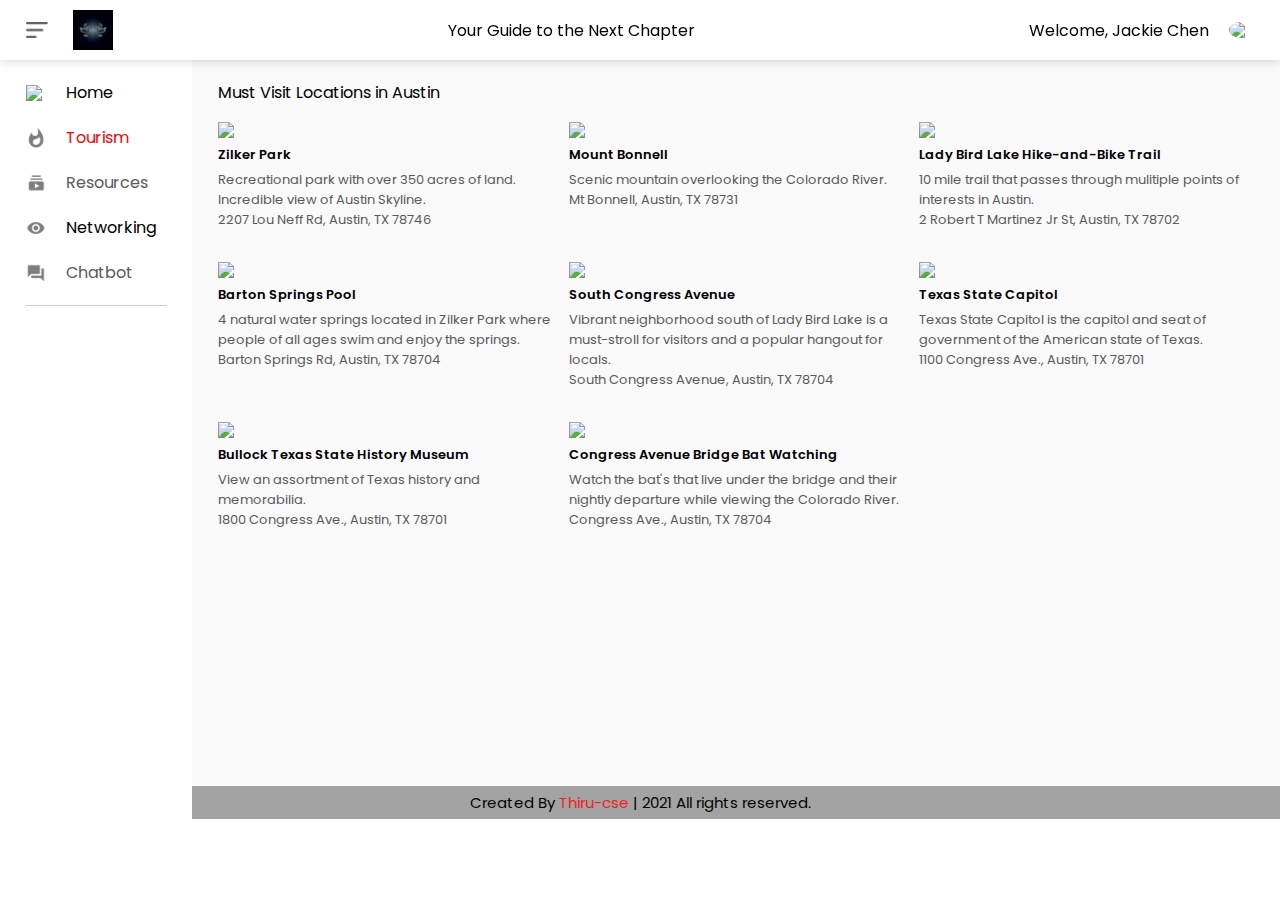
==== austinplaces.html @ 2dd12aa1 "Add files via upload" ====
<!DOCTYPE html>  
<html lang="en">
<head>
    <meta charset="UTF-8">
    <meta http-equiv="X-UA-Compatible" content="IE=edge">
    <meta name="viewport" content="width=device-width, initial-scale=1.0">
    <title>Attune</title>
    <link rel="stylesheet" href="style.css">
    <link rel="stylesheet" href="https://cdnjs.cloudflare.com/ajax/libs/font-awesome/5.15.1/css/all.min.css" integrity="sha512-+4zCK9k+qNFUR5X+cKL9EIR+ZOhtIloNl9GIKS57V1MyNsYpYcUrUeQc9vNfzsWfV28IaLL3i96P9sdNyeRssA==" crossorigin="anonymous" referrerpolicy="no-referrer" />
</head>
<body>

    <nav class="flex-div">
        <div class="nav-left flex-div">
            <img src="images/menu.png" class="menu-icon">
            <img src="images/logo.png" class="logo">
        </div>
        <div class="nav-middle flex-div">
            <p>Your Guide to the Next Chapter</p>
        </div>
        <div class="nav-right flex-div">
            <p>Welcome, Jackie Chen</p>
            <img src="Project-images/logo.png" class="user-icon">
        </div>
    </nav>

    <!-- ---------- SideBar -------- -->

    <div class="sidebar">
        <div class="shortcut-links">
            <a href="index.html"><img src="Project-images/grayhome.png"><p style = "color:black;">Home</p></a>
            <a href="tourism.html"><img src="images/explore.png"><p style = "color:red;">Tourism</p></a>
            <a href=""><img src="images/subscriprion.png"><p>Resources</p></a>
            <a href="networking.html"><img src="images/history.png"><p style = "color: black;">Networking</p></a>
            <a href=""><img src="images/messages.png"><p>Chatbot</p></a>
            <hr>
        </div>
    </div>

    <!-- -------- Main------- -->

    <div class="container">
        <div class="banneraustinplaces">
            <p>Must Visit Locations in Austin</p>
        </div>
        <div class="list-container">
            <div class="vid-list-austinplaces">
                <a href=""><img src="Project-images/zilkerpark.jpg" class="thumbnail"></a>
                <div class="flex-div">
                    <div class="vid-info">
                        <a href="">Zilker Park</a>
                        <p>Recreational park with over 350 acres of land. Incredible view of Austin Skyline.</p>
                        <p>2207 Lou Neff Rd, Austin, TX 78746</p>
                    </div>
                </div>
            </div>
            <div class="vid-list-austinplaces">
                <a href=""><img src="Project-images/mountbonnell.jpg" class="thumbnail"></a>
                <div class="flex-div">
                    <div class="vid-info">
                        <a href="">Mount Bonnell</a>
                        <p>Scenic mountain overlooking the Colorado River.</p>
                        <p>Mt Bonnell, Austin, TX 78731</p>
                    </div>
                </div>
            </div>
            <div class="vid-list-austinplaces">
                <a href=""><img src="Project-images/ladywalk.jpg" class="thumbnail"></a>
                <div class="flex-div">
                    <div class="vid-info">
                        <a href="">Lady Bird Lake Hike-and-Bike Trail</a>
                        <p>10 mile trail that passes through mulitiple points of interests in Austin.</p>
                        <p>2 Robert T Martinez Jr St, Austin, TX 78702</p>
                    </div>
                </div>
            </div>
            <div class="vid-list-austinplaces">
                <a href=""><img src="Project-images/bartonsprings.jpg" class="thumbnail"></a>
                <div class="flex-div">
                    <div class="vid-info">
                        <a href="">Barton Springs Pool</a>
                        <p>4 natural water springs located in Zilker Park where people of all ages swim and enjoy the springs.</p>
                        <p>Barton Springs Rd, Austin, TX 78704</p>
                    </div>
                </div>
            </div>
            <div class="vid-list-austinplaces">
                <a href=""><img src="Project-images/southcongress.jpg" class="thumbnail"></a>
                <div class="flex-div">
                    <div class="vid-info">
                        <a href="">South Congress Avenue</a>
                        <p>Vibrant neighborhood south of Lady Bird Lake is a must-stroll for visitors and a popular hangout for locals.</p>
                        <p>South Congress Avenue, Austin, TX 78704</p>
                    </div>
                </div>
            </div><div class="vid-list-austinplaces">
                <a href=""><img src="Project-images/texascapitol.jpg" class="thumbnail"></a>
                <div class="flex-div">
                    <div class="vid-info">
                        <a href="">Texas State Capitol</a>
                        <p>Texas State Capitol is the capitol and seat of government of the American state of Texas.</p>
                        <p>1100 Congress Ave., Austin, TX 78701</p>
                    </div>
                </div>
            </div><div class="vid-list-austinplaces">
                <a href=""><img src="Project-images/txmuseum.jpg" class="thumbnail"></a>
                <div class="flex-div">
                    <div class="vid-info">
                        <a href=""> Bullock Texas State History Museum</a>
                        <p>View an assortment of Texas history and memorabilia.</p>
                        <p>1800 Congress Ave., Austin, TX 78701</p>
                    </div>
                </div>
            </div><div class="vid-list-austinplaces">
                <a href=""><img src="Project-images/bats.jpg" class="thumbnail"></a>
                <div class="flex-div">
                    <div class="vid-info">
                        <a href="">Congress Avenue Bridge Bat Watching</a>
                        <p>Watch the bat's that live under the bridge and their nightly departure while viewing the Colorado River.</p>
                        <p>Congress Ave., Austin, TX 78704</p>
                    </div>
                </div>
            </div>

        </div>
    </div>

    <!-- ---------- Footer ------------ -->
    <div class="bottom">
        <center>
            <span class="credit">Created By <a href="https://github.com/Thiru-cse/Thiru-cse">Thiru-cse</a> | </span>
            <span class="far fa-copyright"></span><span> 2021 All rights reserved.</span>
        </center>
    </div>
    
    <script src="script.js"></script>
</body>
</html>
---- style.css ----
@import url('https://fonts.googleapis.com/css2?family=Poppins:wght@300;400;500;600&display=swap');
*{
    margin: 0;
    padding: 0;
    font-family: 'poppins', 'sans-serif';
    box-sizing: border-box;
}

a{
    text-decoration: none;
    color: #5a5a5a;
    
}

img{
    cursor: pointer;
}

.flex-div{
    display: flex;
    align-items: center;
}

nav{
    padding: 10px 2%;
    justify-content: space-between;
    box-shadow: 0 0 10px rgba(0, 0, 0, 0.2);
    background: #fff;
    position: sticky;
    top: 0;
    z-index: 10;
}

.nav-right img{
   width: 25px;
   margin-right: 25px;
}

.nav-right .user-icon{
    width: 25px;
    border-radius: 50%;
    margin-right: 0;
    margin-left: 20px;
}

.nav-left .menu-icon{
    width: 22px;
    margin-right: 25px;
}

.nav-left .logo{
    width: 40px;
}




/* ------- Sidebar-------- */

.sidebar{
    background: #fff;
    width: 15%;
    height: 100vh;
    position: fixed;
    top: 0;
    padding-left: 2%;
    padding-top: 80px;
}

.shortcut-links a img{
    width: 20px;
    margin-right: 20px;
}

.shortcut-links a{
    display: flex;
    align-items: center;
    margin-bottom: 20px;
    width: fit-content;
    flex-wrap: wrap;
}

.sidebar hr{
    border: 0;
    height: 1px;
    background: #ccc;
    width: 85%;
}


.small-sidebar{
    width: 5%;
}

.small-sidebar a p{
    display: none;
}

.small-sidebar h3{
    display: none;
}

.small-sidebar hr{
    width: 50%;
    margin-bottom: 25px;
}

/* ------- main-------- */
.container{
    background: #f9f9f9;
    padding-left: 17%;
    padding-right: 2%;
    padding-top: 20px;
    padding-bottom: 20%;
}

.large-container{
    padding-left: 7%;
}

.banner{
    width: 100%;
}

.banner img{
    width: 100%;
    border-radius: 8px;
}

.list-container{
    display: grid;
    grid-template-columns: repeat(auto-fit, minmax(250px, 1fr));
    grid-column-gap: 16px;
    grid-row-gap: 30px;
    margin-top: 15px;
}

.list-refContainer{
    display: grid;
    grid-template-columns: 1fr 1fr;
    column-gap: 16px;
    row-gap: 40px;
    margin-top: 15px;
}

@media (max-width: 750px) {
    .list-refContainer{
        grid-template-columns: 1fr;
    }
}

@media (min-width: 751px){
    .list-refContainer{
        grid-template-columns: 1fr 1fr;
    }
}

.vid-list .thumbnail{
    width: 100%;
    height: 350px;
    border-radius: 5px;
}


.vid-list .flex-div{
    align-items: flex-start;
    margin-top: 7px;
    margin-bottom: 10px;
}

.vid-list .flex-div img{
    width: 75px;
    height: 60px;
    margin-right: 10px;
    border-radius: 50%;
}

.forms-vid-list .flex-div{
    margin-bottom: 10px;
}

.forms-vid-list .flex-div img{
    width: 100px;
    height: 100px;
}

.vid-info{
    color: #5a5a5a;
    font-size: 13px;
}

.forms-vid-info{
    color: #5a5a5a;
    font-size: 13px;
    margin-left: 10px;
}

.vid-info a{
    color: #000;
    font-weight: 600;
    display: block;
    margin-bottom: 5px;
}

@media (max-width: 900px){
    .menu-icon{
        display: none;
    }
    .sidebar{
        display: none;
    }
    .container,  .large-container{
        padding-left: 5%;
        padding-right: 5%;
    }
    .nav-right img{
        display: none;
    }
    .nav-right .user-icon{
        display: block;
        width: 30px;
    }
    .nav-middle .search-box input{
        width: 100%;
    }
    .nav-middle .mic-icon{
        display: none;
    }
    .logo{
        width: 90px;
    }
}

/* -------Play Video Page------ */

.play-container{
    padding-left: 2%;
}

.row{
    display: flex;
    justify-content: space-between;
    flex-wrap: wrap;
}

.play-video{
    flex-basis: 69%;
}

.right-sidebar{
    flex-basis: 30%;
}

.play-video video{
    width: 100%;
}

.side-video-list{
    display: flex;
    justify-content: space-between;
    margin-bottom: 8px;
}

.side-video-list img{
    width: 100%;
}

.side-video-list .small-thumbnail{
    flex-basis: 49%;
}

.side-video-list .vid-info{
    flex-basis: 49%;
}

.play-video .tags a{
    color: #0000ff;
    font-size: 13px;
}

.play-video h3{
    font-weight: 600;
    font-size: 22px;
}

.play-video .play-video-info{
    display: flex;
    align-items: center;
    justify-content: space-between;
    flex-wrap: wrap;
    margin-top: 10px;
    font-size: 14px;
    color: #5a5a5a;
}

.play-video .play-video-info a img{
    width: 20px;
    margin-right: 8px;
}

.play-video .play-video-info a{
    display: inline-flex;
    align-items: center;
    margin-left: 15px;
}

.play-video hr{
    border: 0;
    height: 1px;
    background: #ccc;
    margin: 10px 0;
}

.plublisher{
    display: flex;
    align-items: center;
    margin-top: 20px;
}

.plublisher div{
    flex: 1;
    line-height: 18px;
}

.plublisher img{
    width: 40px;
    border-radius: 50%;
    margin-right: 15px;
}

.plublisher div p{
    color: #000;
    font-weight: 600;
    font-size: 18px;
}

.plublisher div span{
    font-size: 13px;
    color: #5a5a5a;
}

.plublisher button{
    background: red;
    color: #fff;
    padding: 8px 30px;
    border: 0;
    outline: 0;
    border-radius: 4px;
    cursor: pointer;
}

.vid-description{
    padding-left: 55px;
    margin: 15px 0;
}

.vid-description p{
    font-size: 14px;
    margin-bottom: 5px;
    color: #5a5a5a;
}

.vid-description h4{
    font-size: 14px;
    color: #5a5a5a;
    margin-top: 15px;
}

.add-comment{
    display: flex;
    align-items: center;
    margin: 30px 0;
}

.add-comment img{
    width: 35px;
    border-radius: 50%;
    margin-right: 15px;
}

.add-comment input{
    border: 0;
    outline: 0;
    border-bottom: 1px solid #ccc;
    width: 100%;
    padding-top: 10px;
    background: transparent;
}

.old-comment{
    display: flex;
    align-items: center;
    margin: 20px 0;
}

.old-comment img{
    width: 35px;
    border-radius: 50%;
    margin-right: 15px;
}

.old-comment h3{
    font-size: 14px;
    margin-bottom: 2px;
}

.old-comment h3 span{
    font-size: 12px;
    color: #5a5a5a;
    font-weight: 500;
    margin-left: 8px;
}

.old-comment .acomment-action{
    display: flex;
    align-items: center;
    margin: 8px 0;
    font-size: 14px;
}

.old-comment .acomment-action img{
    border-radius: 0;
    width: 20px;
    margin-right: 5px;
}

.old-comment .acomment-action span{
    margin-right: 20px;
    color: #5a5a5a;
}

.old-comment .acomment-action a{
    color: #0000ff;
}

@media (max-width:900px){
    .play-video{
        flex-basis: 100%;
    }

     .right-sidebar{
        flex-basis: 100%;
      }

    
    .play-container{
        padding-left: 5%;
    }
   
    .vid-description{
        padding-left: 0;
    }
    .play-video .play-video-info a{
        margin-left: 0;
        margin-right: 15px;
        margin-left: 15px;
    }
}

/* ---------Footer--------- */

.bottom center{
    padding: 5px;
    font-size: 0.9375em;
    background: #a3a3a3;
}
.bottom center span{
    color: #020202;    
}
.bottom center a{
    color: #f12020;
    text-decoration: none;
}
.bottom center a:hover{
    text-decoration: underline;    
}
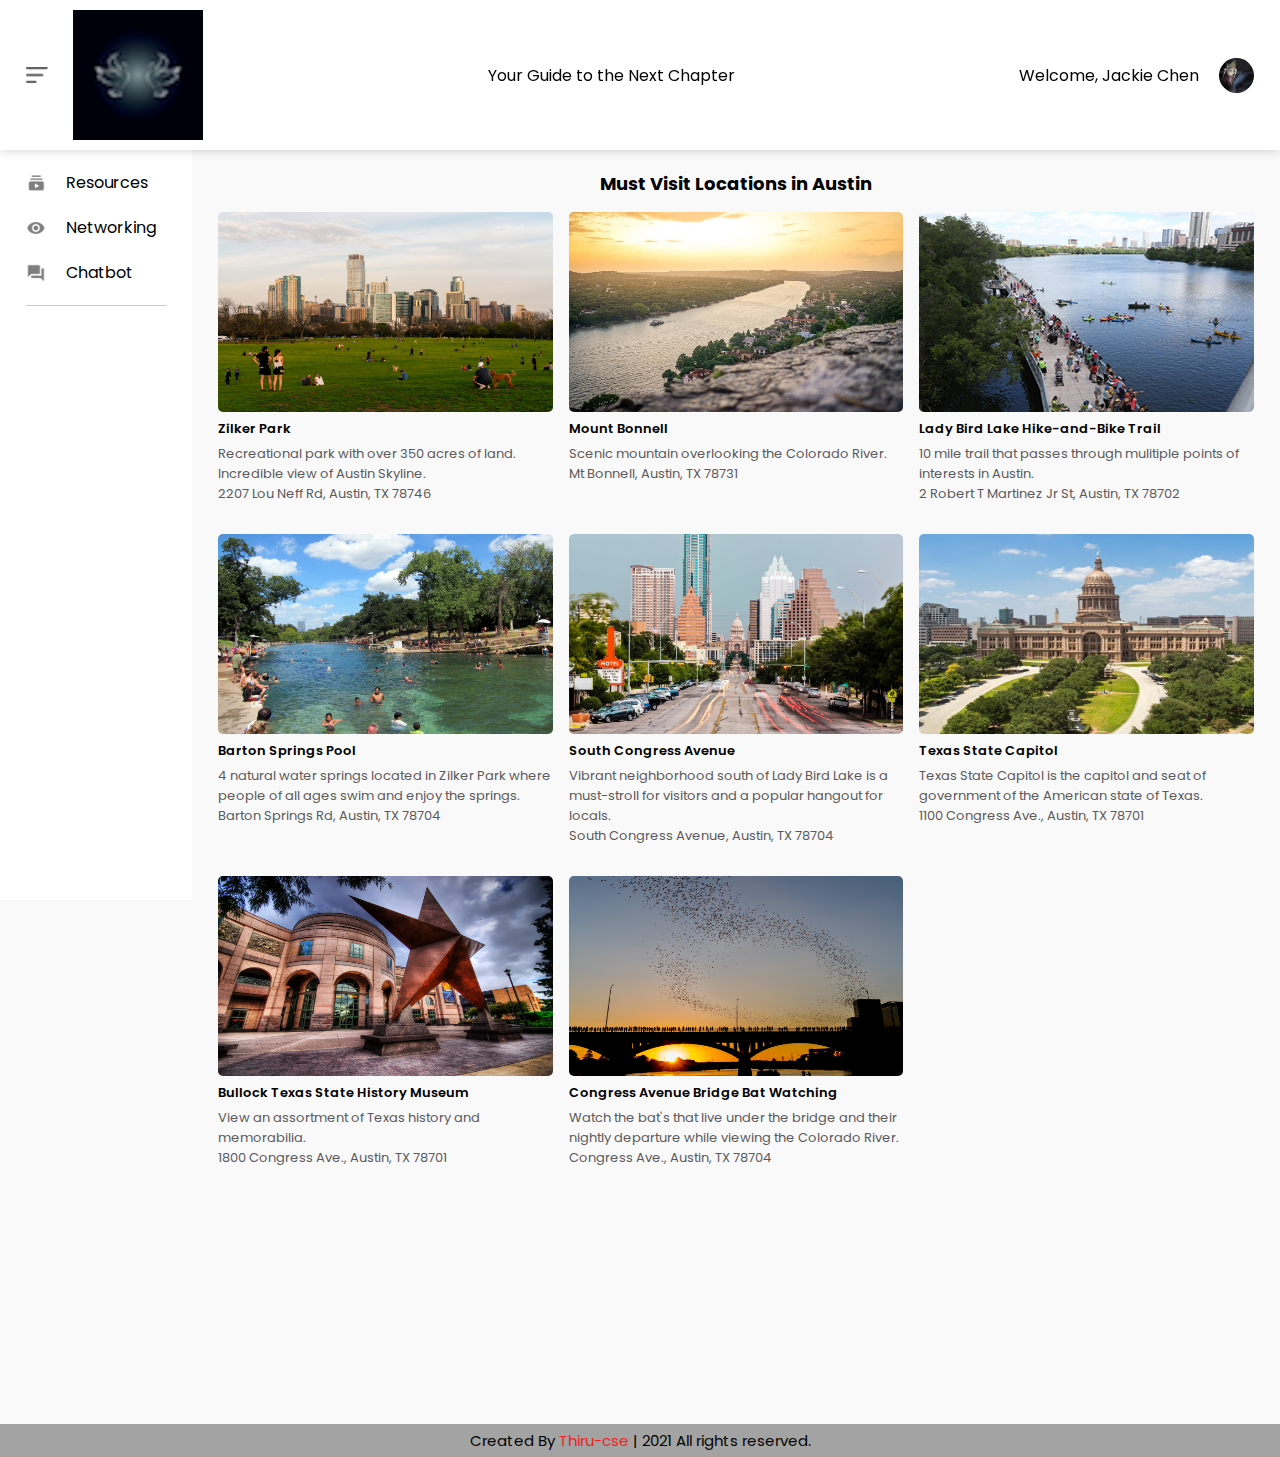
==== commit 8fb1eb00: "Update austinplaces.html" ====
--- a/austinplaces.html
+++ b/austinplaces.html
@@ -28,14 +28,15 @@
 
     <div class="sidebar">
         <div class="shortcut-links">
-            <a href="index.html"><img src="Project-images/grayhome.png"><p style = "color:black;">Home</p></a>
-            <a href="tourism.html"><img src="images/explore.png"><p style = "color:red;">Tourism</p></a>
-            <a href=""><img src="images/subscriprion.png"><p>Resources</p></a>
+            <a href="index.html"><img src="Project-images/grayhome.png"><p style = "color: red;">Home</p></a>
+            <a href="tourism.html"><img src="images/explore.png"><p style = "color: black;">Tourism</p></a>
+            <a href="resources.html"><img src="images/subscriprion.png"><p style = "color: black;">Resources</p></a>
             <a href="networking.html"><img src="images/history.png"><p style = "color: black;">Networking</p></a>
-            <a href=""><img src="images/messages.png"><p>Chatbot</p></a>
+            <a href="chatbot.html"><img src="images/messages.png"><p style = "color: black;">Chatbot</p></a>
             <hr>
         </div>
     </div>
+
 
     <!-- -------- Main------- -->
 
--- a/style.css
+++ b/style.css
@@ -37,7 +37,7 @@
 }
 
 .nav-right .user-icon{
-    width: 25px;
+    width: 35px;
     border-radius: 50%;
     margin-right: 0;
     margin-left: 20px;
@@ -49,7 +49,7 @@
 }
 
 .nav-left .logo{
-    width: 40px;
+    width: 130px;
 }
 
 
@@ -80,6 +80,10 @@
     flex-wrap: wrap;
 }
 
+.shortcut-links a:first-child{
+    color: #ed3833;
+}
+
 .sidebar hr{
     border: 0;
     height: 1px;
@@ -106,6 +110,7 @@
 }
 
 /* ------- main-------- */
+
 .container{
     background: #f9f9f9;
     padding-left: 17%;
@@ -123,8 +128,25 @@
 }
 
 .banner img{
-    width: 100%;
+    height: 75%;
     border-radius: 8px;
+}
+
+.banneraustinplaces {
+    font-family: 'poppins', 'sans-serif';
+    text-align: center;
+    font-weight: bold; 
+    font-size: large;
+}
+
+.tourismbanner img{
+    height: 400px;
+    width: 1225px;
+}
+
+.networkingbanner img{
+    height: 500px;
+    width: 1225px;
 }
 
 .list-container{
@@ -143,56 +165,33 @@
     margin-top: 15px;
 }
 
-@media (max-width: 750px) {
-    .list-refContainer{
-        grid-template-columns: 1fr;
-    }
-}
-
-@media (min-width: 751px){
-    .list-refContainer{
-        grid-template-columns: 1fr 1fr;
-    }
-}
 
 .vid-list .thumbnail{
     width: 100%;
-    height: 350px;
+    height: 225px;
     border-radius: 5px;
 }
 
+.vid-list-austinplaces .thumbnail{
+    width: 100%;
+    height: 200px;
+    border-radius: 5px;
+}
 
 .vid-list .flex-div{
     align-items: flex-start;
     margin-top: 7px;
-    margin-bottom: 10px;
 }
 
 .vid-list .flex-div img{
-    width: 75px;
-    height: 60px;
+    width: 35px;
     margin-right: 10px;
     border-radius: 50%;
 }
 
-.forms-vid-list .flex-div{
-    margin-bottom: 10px;
-}
-
-.forms-vid-list .flex-div img{
-    width: 100px;
-    height: 100px;
-}
-
 .vid-info{
     color: #5a5a5a;
     font-size: 13px;
-}
-
-.forms-vid-info{
-    color: #5a5a5a;
-    font-size: 13px;
-    margin-left: 10px;
 }
 
 .vid-info a{
@@ -200,6 +199,21 @@
     font-weight: 600;
     display: block;
     margin-bottom: 5px;
+}
+
+.forms-vid-list .flex-div{
+    margin-bottom: 10px;
+}
+
+.forms-vid-list .flex-div img{
+    width: 100px;
+    height: 100px;
+}
+
+.forms-vid-info{
+    color: #5a5a5a;
+    font-size: 13px;
+    margin-left: 10px;
 }
 
 @media (max-width: 900px){
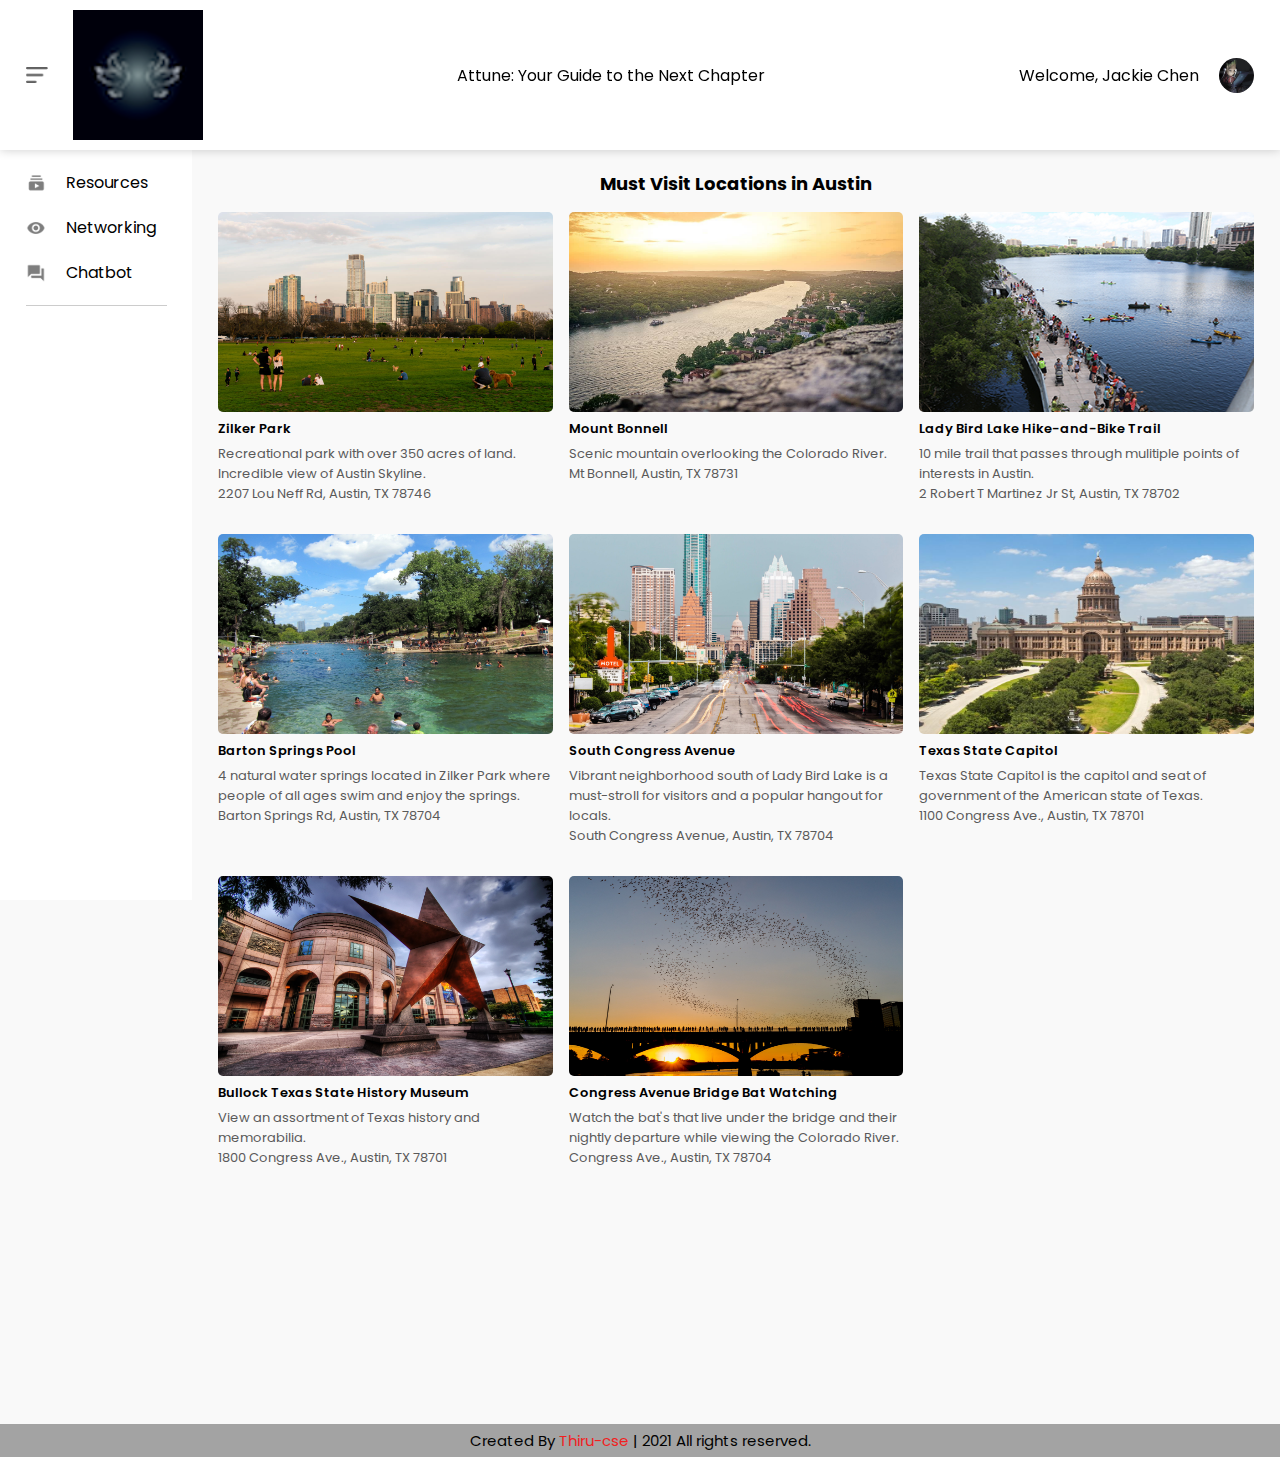
==== commit 395f5cfb: "Update austinplaces.html" ====
--- a/austinplaces.html
+++ b/austinplaces.html
@@ -16,7 +16,7 @@
             <img src="images/logo.png" class="logo">
         </div>
         <div class="nav-middle flex-div">
-            <p>Your Guide to the Next Chapter</p>
+            <p>Attune: Your Guide to the Next Chapter</p>
         </div>
         <div class="nav-right flex-div">
             <p>Welcome, Jackie Chen</p>
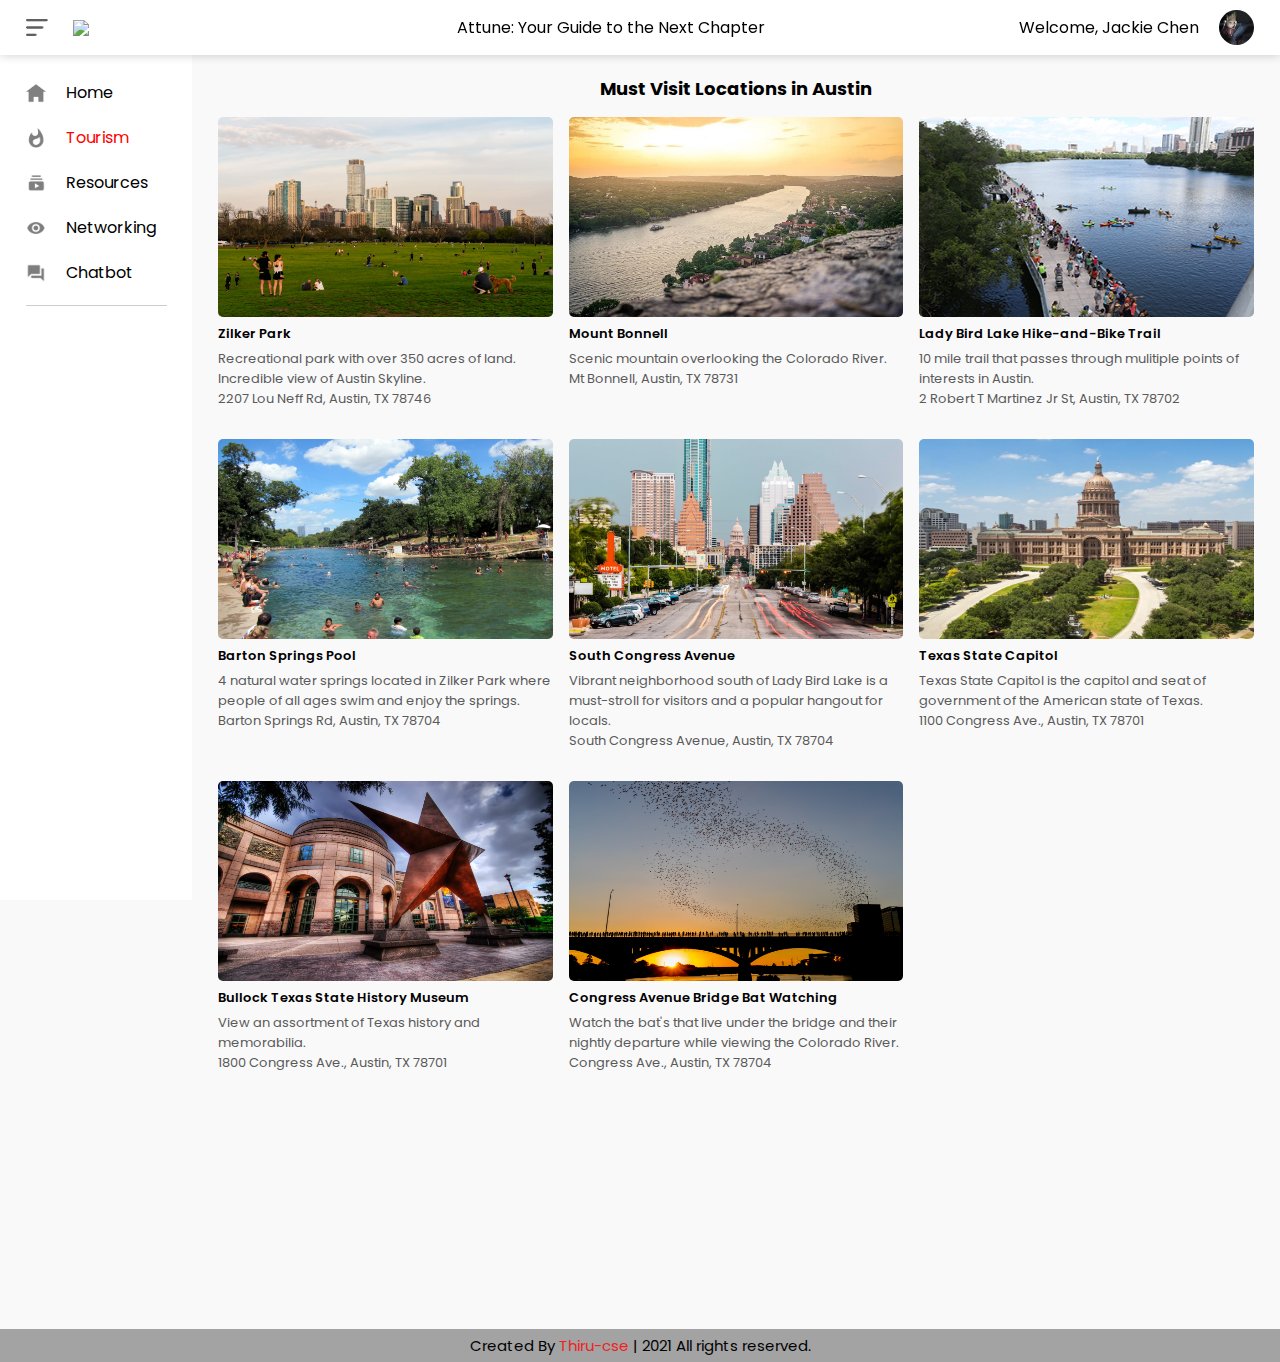
==== commit de3d9fff: "Update austinplaces.html" ====
--- a/austinplaces.html
+++ b/austinplaces.html
@@ -28,8 +28,8 @@
 
     <div class="sidebar">
         <div class="shortcut-links">
-            <a href="index.html"><img src="Project-images/grayhome.png"><p style = "color: red;">Home</p></a>
-            <a href="tourism.html"><img src="images/explore.png"><p style = "color: black;">Tourism</p></a>
+            <a href="index.html"><img src="Project-images/grayhome.png"><p style = "color: black;">Home</p></a>
+            <a href="tourism.html"><img src="images/explore.png"><p style = "color: red;">Tourism</p></a>
             <a href="resources.html"><img src="images/subscriprion.png"><p style = "color: black;">Resources</p></a>
             <a href="networking.html"><img src="images/history.png"><p style = "color: black;">Networking</p></a>
             <a href="chatbot.html"><img src="images/messages.png"><p style = "color: black;">Chatbot</p></a>
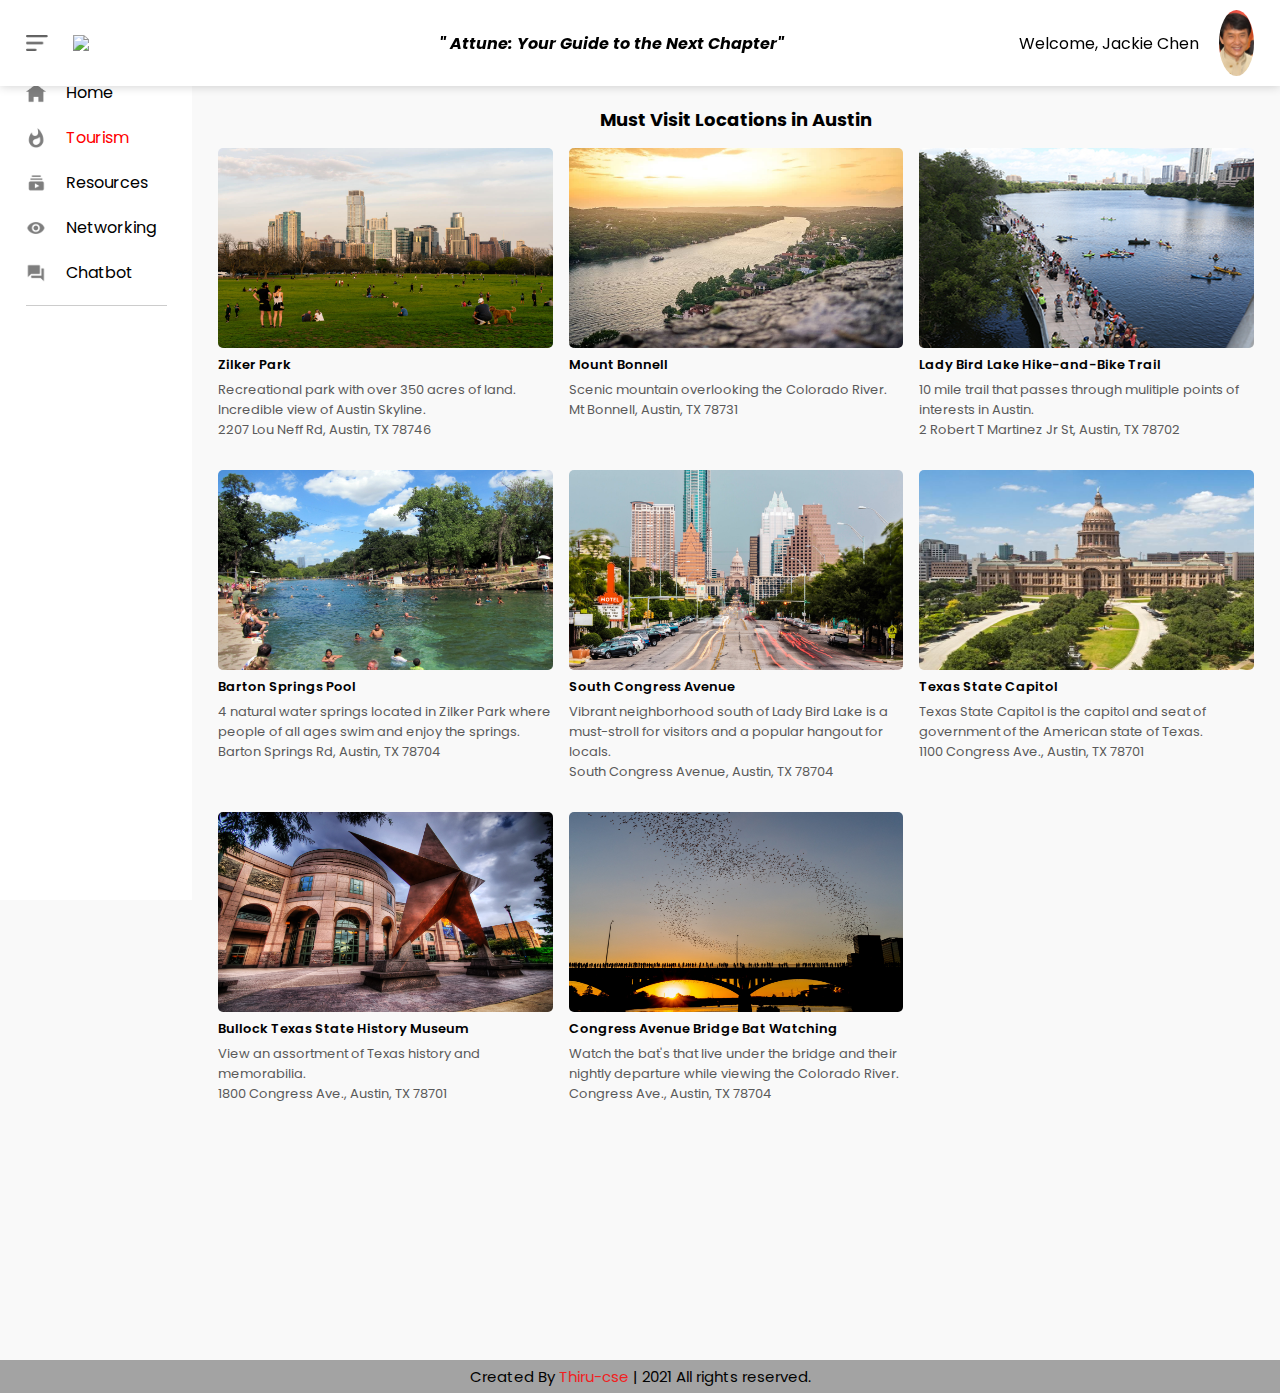
==== commit 4a0db64a: "Update austinplaces.html" ====
--- a/austinplaces.html
+++ b/austinplaces.html
@@ -1,10 +1,11 @@
 <!DOCTYPE html>  
+<html lang="en">
 <html lang="en">
 <head>
     <meta charset="UTF-8">
     <meta http-equiv="X-UA-Compatible" content="IE=edge">
     <meta name="viewport" content="width=device-width, initial-scale=1.0">
-    <title>Attune</title>
+    <title>Attune: Your Guide to the Next Chapter</title>
     <link rel="stylesheet" href="style.css">
     <link rel="stylesheet" href="https://cdnjs.cloudflare.com/ajax/libs/font-awesome/5.15.1/css/all.min.css" integrity="sha512-+4zCK9k+qNFUR5X+cKL9EIR+ZOhtIloNl9GIKS57V1MyNsYpYcUrUeQc9vNfzsWfV28IaLL3i96P9sdNyeRssA==" crossorigin="anonymous" referrerpolicy="no-referrer" />
 </head>
@@ -16,14 +17,13 @@
             <img src="images/logo.png" class="logo">
         </div>
         <div class="nav-middle flex-div">
-            <p>Attune: Your Guide to the Next Chapter</p>
+            <p><b><i>" Attune: Your Guide to the Next Chapter"</i></b></p>
         </div>
         <div class="nav-right flex-div">
             <p>Welcome, Jackie Chen</p>
-            <img src="Project-images/logo.png" class="user-icon">
+            <img src="Project-images/jackie.png" class="user-icon">
         </div>
     </nav>
-
     <!-- ---------- SideBar -------- -->
 
     <div class="sidebar">
--- a/style.css
+++ b/style.css
@@ -149,6 +149,19 @@
     width: 1225px;
 }
 
+.res-banner img{
+    width: 1158px;
+}
+
+
+.edu-banner img{
+    width: 1140px;
+}
+
+.forms-banner img{
+    width: 1158px;
+}
+
 .list-container{
     display: grid;
     grid-template-columns: repeat(auto-fit, minmax(250px, 1fr));
@@ -165,10 +178,9 @@
     margin-top: 15px;
 }
 
-
 .vid-list .thumbnail{
     width: 100%;
-    height: 225px;
+    height: 235px;
     border-radius: 5px;
 }
 
@@ -188,6 +200,7 @@
     margin-right: 10px;
     border-radius: 50%;
 }
+
 
 .vid-info{
     color: #5a5a5a;
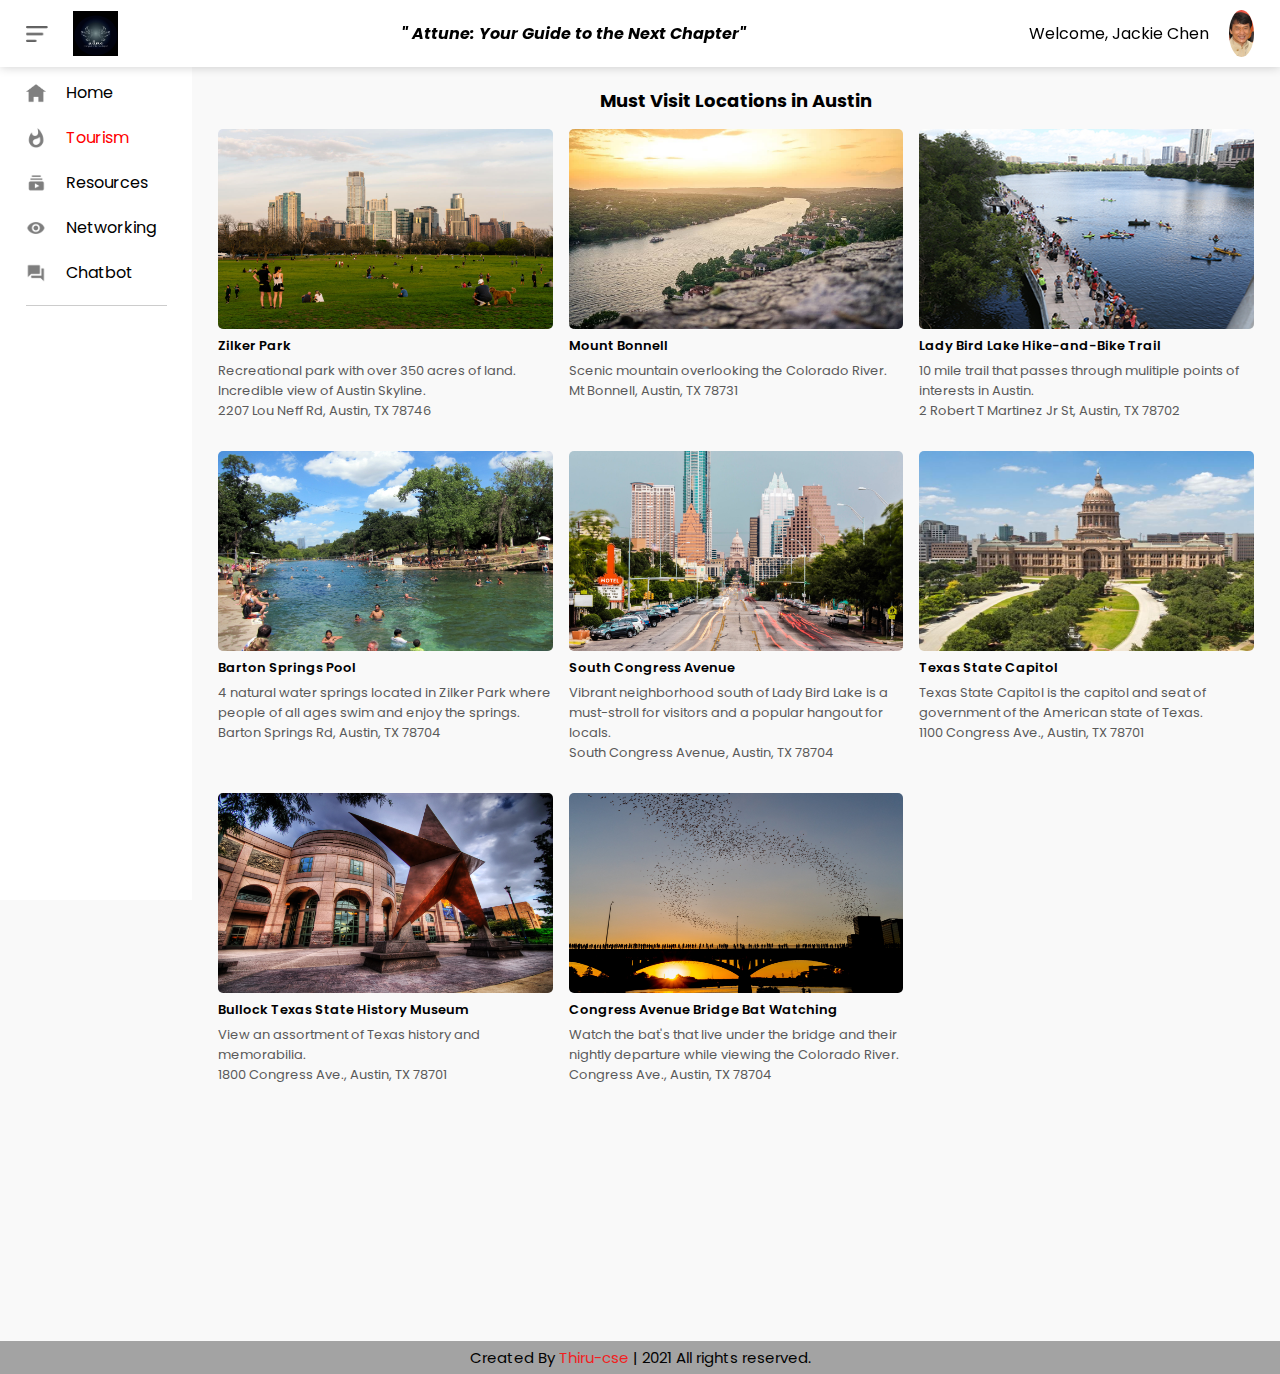
==== commit 339fa5df: "Update austinplaces.html" ====
--- a/austinplaces.html
+++ b/austinplaces.html
@@ -14,7 +14,7 @@
     <nav class="flex-div">
         <div class="nav-left flex-div">
             <img src="images/menu.png" class="menu-icon">
-            <img src="images/logo.png" class="logo">
+            <img src="images/a home away from home (5).jpeg" class="logo">
         </div>
         <div class="nav-middle flex-div">
             <p><b><i>" Attune: Your Guide to the Next Chapter"</i></b></p>
--- a/style.css
+++ b/style.css
@@ -37,7 +37,7 @@
 }
 
 .nav-right .user-icon{
-    width: 35px;
+    width: 25px;
     border-radius: 50%;
     margin-right: 0;
     margin-left: 20px;
@@ -49,7 +49,7 @@
 }
 
 .nav-left .logo{
-    width: 130px;
+    width: 45px;
 }
 
 
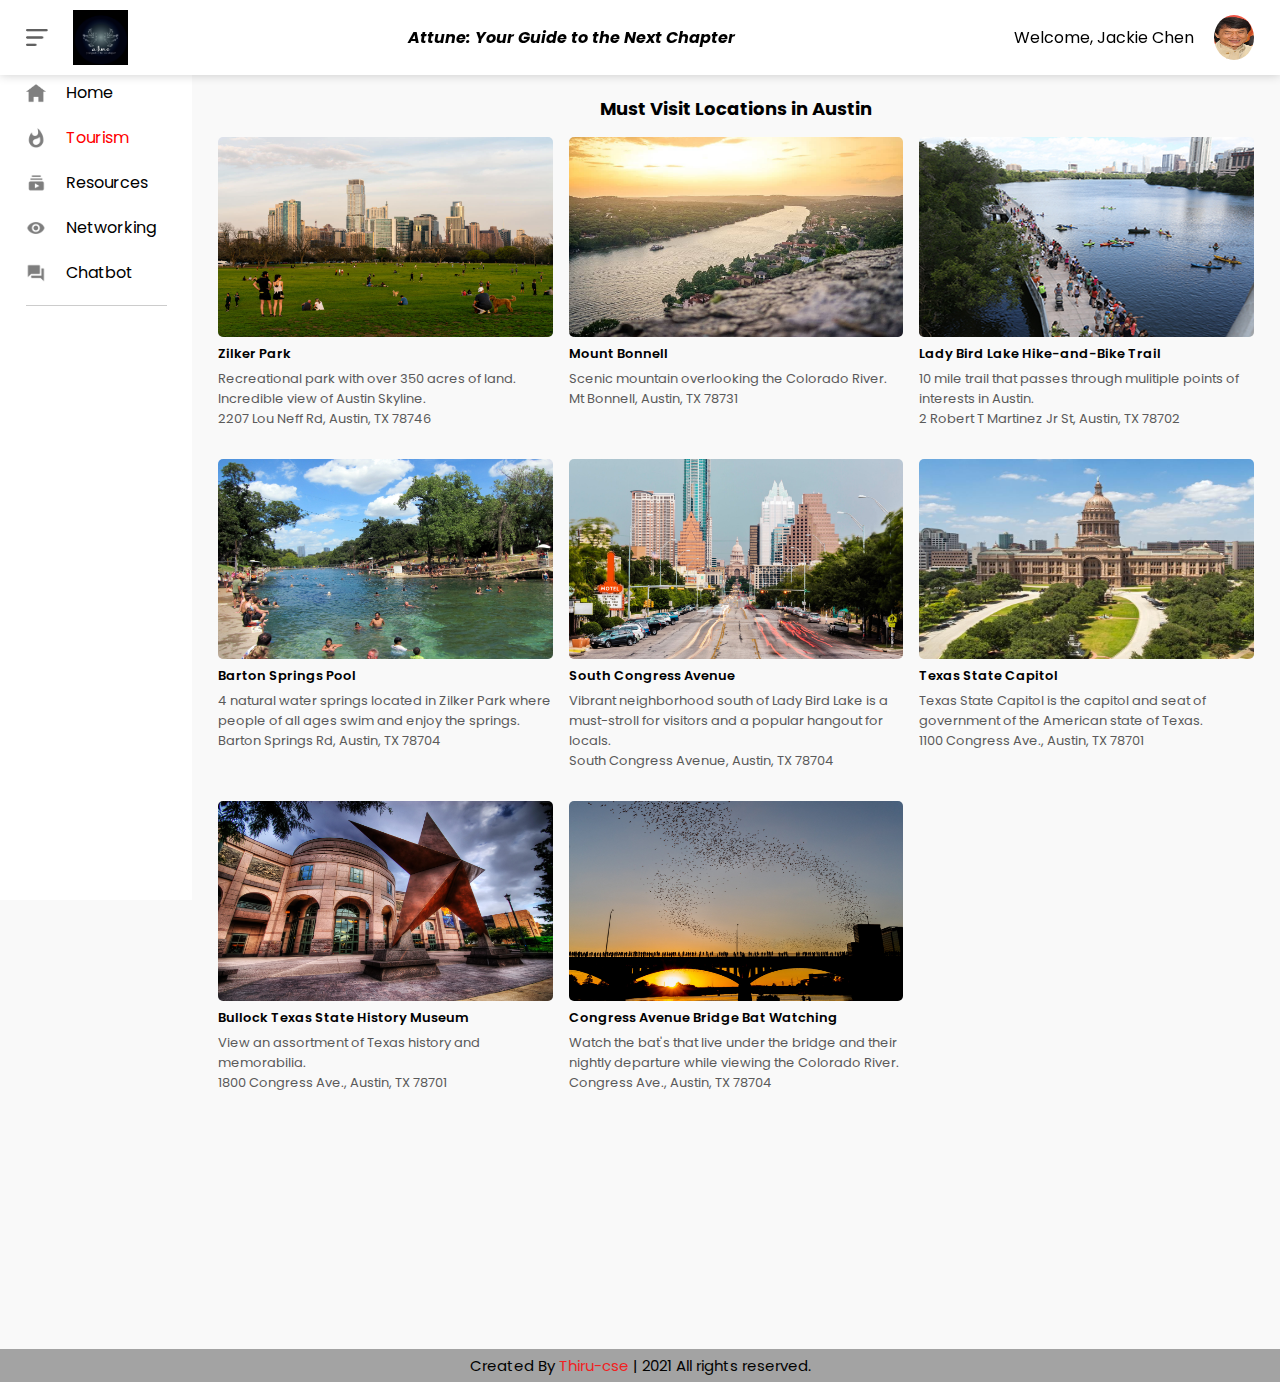
==== commit abb4e1e8: "Update austinplaces.html" ====
--- a/austinplaces.html
+++ b/austinplaces.html
@@ -17,7 +17,7 @@
             <img src="images/a home away from home (5).jpeg" class="logo">
         </div>
         <div class="nav-middle flex-div">
-            <p><b><i>" Attune: Your Guide to the Next Chapter"</i></b></p>
+            <p><b><i>Attune: Your Guide to the Next Chapter</i></b></p>
         </div>
         <div class="nav-right flex-div">
             <p>Welcome, Jackie Chen</p>
--- a/style.css
+++ b/style.css
@@ -31,13 +31,9 @@
     z-index: 10;
 }
 
-.nav-right img{
-   width: 25px;
-   margin-right: 25px;
-}
-
 .nav-right .user-icon{
-    width: 25px;
+    width: 40px;
+    height: 45px;
     border-radius: 50%;
     margin-right: 0;
     margin-left: 20px;
@@ -49,7 +45,7 @@
 }
 
 .nav-left .logo{
-    width: 45px;
+    width: 55px;
 }
 
 
@@ -145,7 +141,7 @@
 }
 
 .networkingbanner img{
-    height: 500px;
+    height: 400px;
     width: 1225px;
 }
 
@@ -182,6 +178,10 @@
     width: 100%;
     height: 235px;
     border-radius: 5px;
+}
+
+.vid-list-home img{
+    img-align: center;
 }
 
 .vid-list-austinplaces .thumbnail{
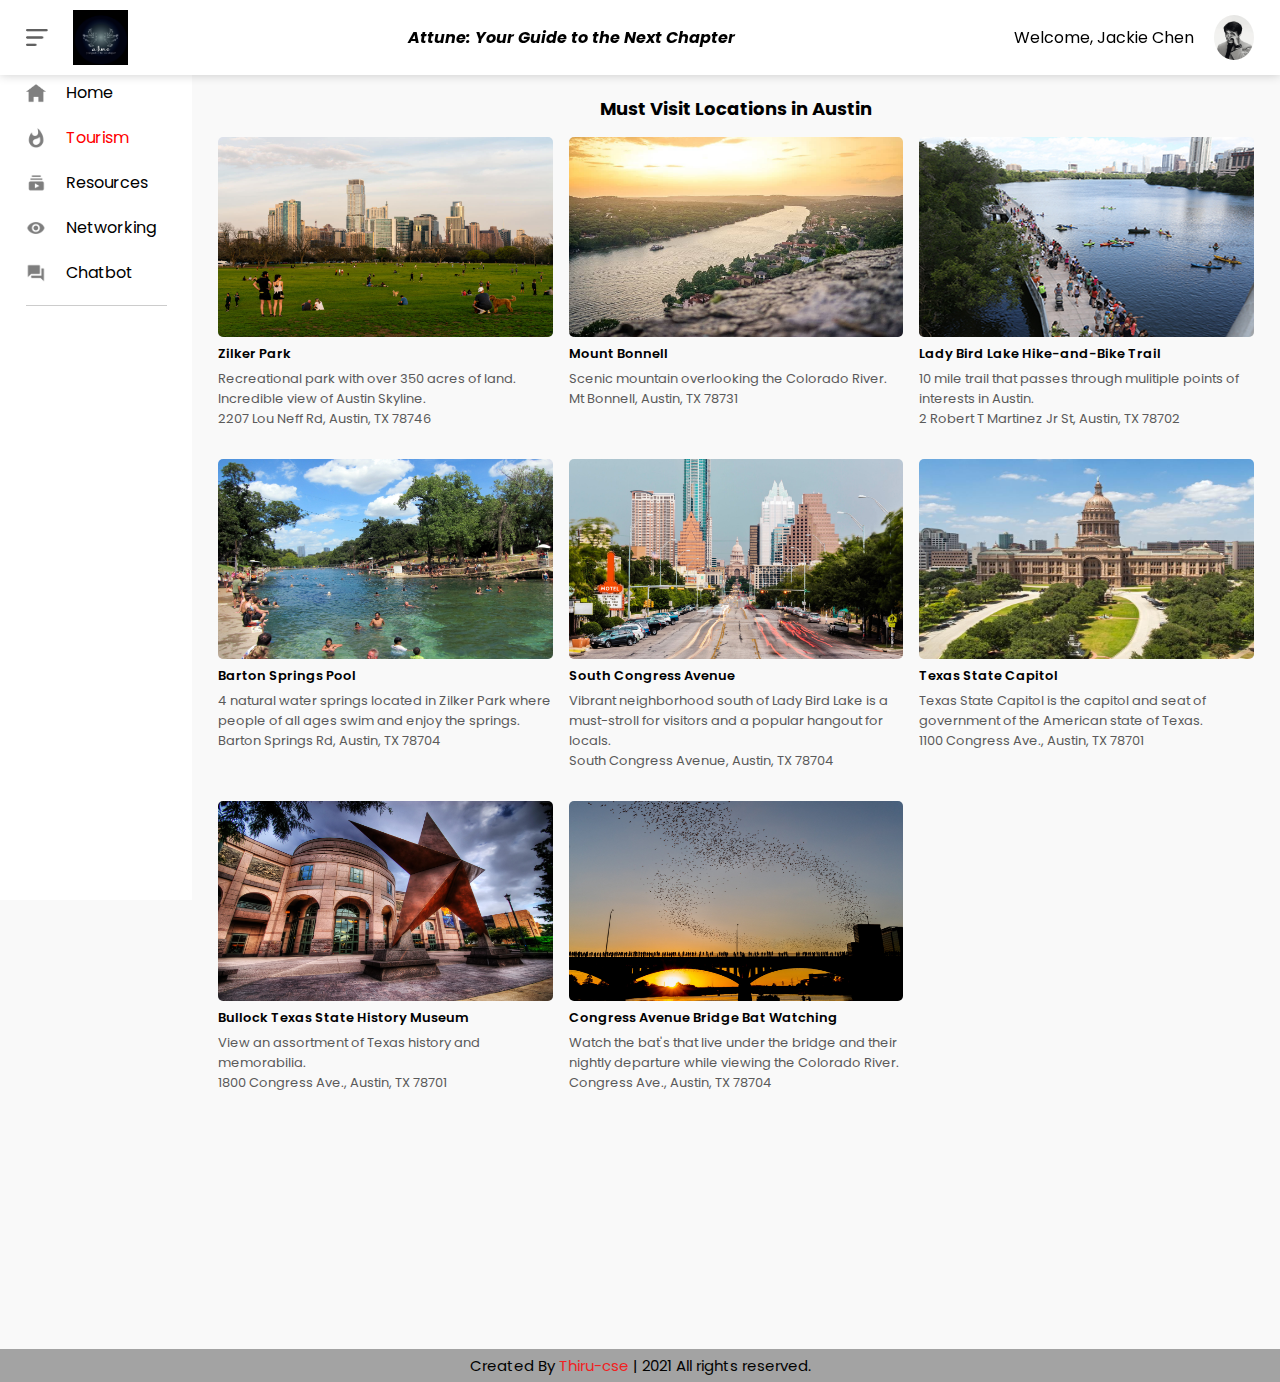
==== commit ebfee064: "Update austinplaces.html" ====
--- a/austinplaces.html
+++ b/austinplaces.html
@@ -21,7 +21,7 @@
         </div>
         <div class="nav-right flex-div">
             <p>Welcome, Jackie Chen</p>
-            <img src="Project-images/jackie.png" class="user-icon">
+            <img src="Project-images/jack.jpg" class="user-icon">
         </div>
     </nav>
     <!-- ---------- SideBar -------- -->
